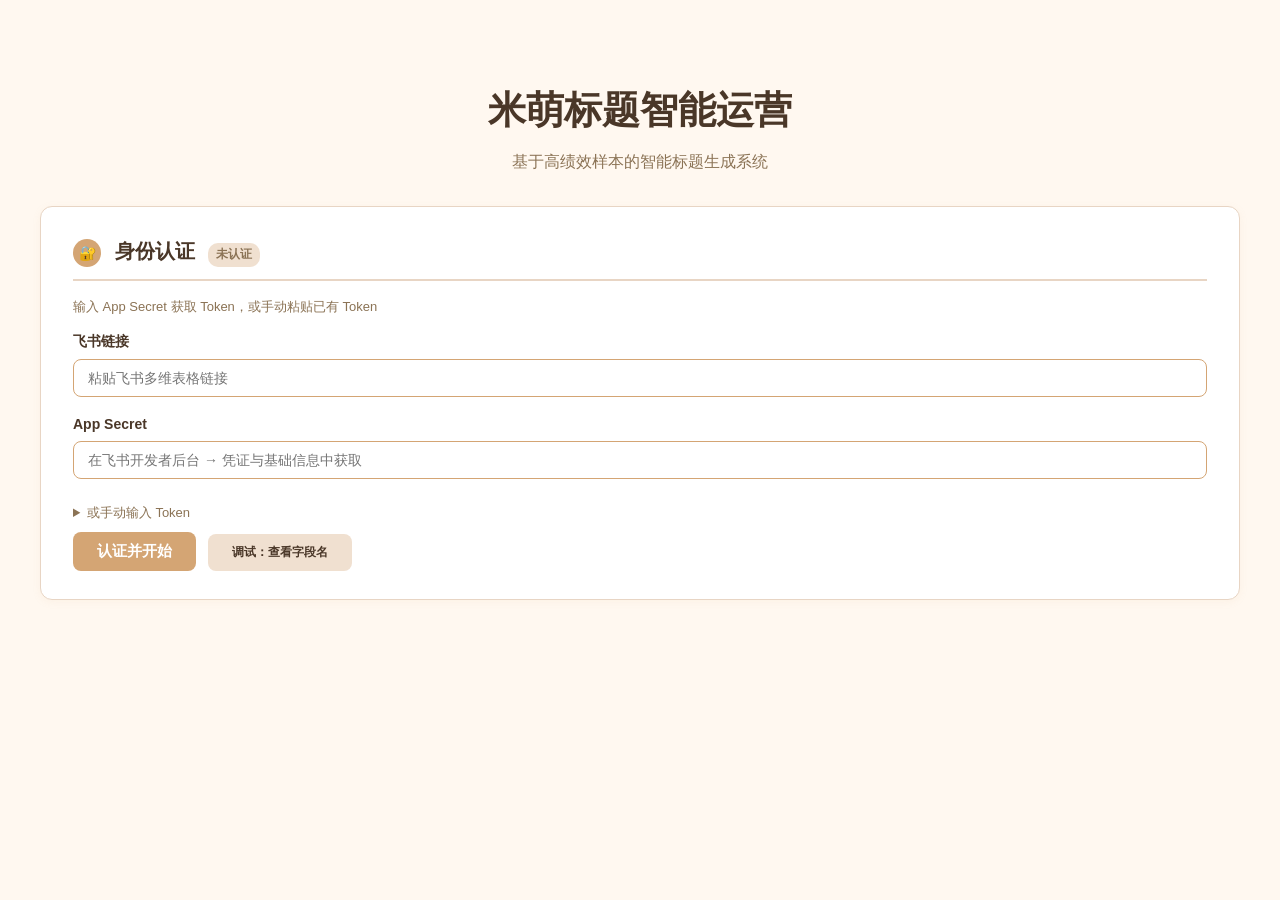
==== index.html @ a67d3442 "初始版本" ====
<!DOCTYPE html>
<html lang="zh-CN">
<head>
  <meta charset="UTF-8">
  <meta name="viewport" content="width=device-width, initial-scale=1.0">
  <title>米萌标题智能运营</title>
  <link rel="stylesheet" href="style.css">
</head>
<body>
  <div id="app">
    <header>
      <h1>米萌标题智能运营</h1>
      <p>基于高绩效样本的智能标题生成系统</p>
    </header>

    <!-- 认证状态 -->
    <section class="card" id="auth-panel">
      <h3><span class="step-badge">🔐</span> 身份认证 <span class="step-status" id="auth-status">未认证</span></h3>
      <p style="font-size:13px;color:#8B7355;margin-bottom:12px;">输入 App Secret 获取 Token，或手动粘贴已有 Token</p>
      <div class="input-row">
        <div class="input-group">
          <label>飞书链接</label>
          <div style="position:relative;">
            <input type="text" id="baseUrl" placeholder="粘贴飞书多维表格链接" />
            <div id="hist-dropdown"></div>
          </div>
        </div>
      </div>
      <div class="input-row">
        <div class="input-group">
          <label>App Secret</label>
          <input type="password" id="appSecret" placeholder="在飞书开发者后台 → 凭证与基础信息中获取" />
        </div>
      </div>
      <details style="margin:8px 0;"><summary style="cursor:pointer;font-size:13px;color:#8B7355;">或手动输入 Token</summary>
        <div class="input-group" style="margin-top:8px;">
          <label>Token</label>
          <input type="text" id="manualToken" placeholder="user_access_token 或 tenant_access_token" />
        </div>
      </details>
      <button class="btn btn-primary" id="btn-auth" onclick="handleAuth()">认证并开始</button>
      <button class="btn btn-secondary" onclick="handleDebugRecords()" style="margin-left:8px;font-size:12px;">调试：查看字段名</button>
      <pre id="debug-output" style="margin-top:8px;background:#f5f5f5;padding:8px;font-size:11px;max-height:300px;overflow:auto;display:none;border-radius:4px;"></pre>
    </section>

    <!-- 分析配置 -->
    <section class="card" id="config-panel" style="display:none;">
      <h3><span class="step-badge">⚙️</span> 分析配置</h3>
      <div class="date-range">
        <div class="input-group">
          <label>开始日期（可选）</label>
          <input type="text" id="date-start" placeholder="2026/05/01" />
        </div>
        <div class="input-group">
          <label>结束日期（可选）</label>
          <input type="text" id="date-end" placeholder="2026/05/15" />
        </div>
      </div>
      <div class="hint">留空则使用全部数据；填写后分析仅统计该日期范围内的记录</div>
      <div style="margin-top:16px;">
        <button class="btn btn-primary" id="btn-analyze" onclick="handleAnalyze()">开始分析</button>
      </div>
    </section>

    <!-- 分析结果 -->
    <section class="card" id="analysis-panel" style="display:none;">
      <h3><span class="step-badge">📊</span> 数据分析 <span class="step-status" id="step1-status"></span></h3>
      <div class="stat-grid" id="stat-grid"></div>
      <div class="chart-row">
        <div class="chart-box"><h4>🔥 热门词根 TOP10</h4><div id="word-cloud"></div></div>
        <div class="chart-box"><h4>📊 型号分布</h4><div id="model-chart"></div></div>
      </div>
      <div class="chart-row" style="margin-top:16px;">
        <div class="chart-box"><h4>🎯 标题属性分布</h4><div id="attribute-chart"></div></div>
        <div class="chart-box"><h4>🏗️ 标题结构分布</h4><div id="structure-chart"></div></div>
      </div>
      <div style="margin-top:16px;">
        <h4>🔍 行业热搜词 TOP10</h4>
        <div id="industry-keywords"></div>
      </div>
      <div style="margin-top:16px;">
        <h4>🏆 优秀绩效样本 TOP15</h4>
        <div id="top-samples-table"></div>
      </div>
    </section>

    <!-- 趋势分析 -->
    <section class="card" id="trend-panel" style="display:none;">
      <h3><span class="step-badge">📈</span> 趋势分析</h3>
      <div id="trend-summary"></div>
      <div id="trend-comparison"></div>
      <div id="trend-chart-area"></div>
      <div id="trend-models"></div>
      <div id="trend-findings"></div>
      <details style="margin-top:12px;"><summary style="cursor:pointer;font-size:13px;color:#8B7355;">查看原始 JSON</summary><pre id="trend-raw-json" style="font-size:12px;background:#FDF5EE;padding:12px;border-radius:8px;overflow-x:auto;max-height:300px;"></pre></details>
    </section>

    <!-- 生成标题 -->
    <section class="card" id="generate-panel" style="display:none;">
      <h3><span class="step-badge">✍️</span> 生成标题</h3>
      <div id="strategy-panel"></div>
      <button class="btn btn-primary" id="btn-generate" onclick="handleGenerate()">生成标题</button>
      <button class="btn btn-secondary" id="btn-regenerate" onclick="handleGenerate()" style="margin-left:8px;">重新生成</button>
    </section>

    <!-- 标题结果 -->
    <section class="card" id="result-panel" style="display:none;">
      <h3><span class="step-badge">✅</span> 生成结果</h3>
      <div id="titles-container"></div>
    </section>
  </div>

  <div class="loading-overlay" id="loading" style="display:none;">
    <div class="loading-spinner"><div class="spinner"></div><p id="loading-text">加载中...</p></div>
  </div>

  <script>
    // 从服务端加载配置（apiKey 不暴露到前端）
    window.APP_CONFIG = {};
    fetch('/api/config').then(r => r.json()).then(cfg => {
      window.APP_CONFIG = cfg;
    }).catch(e => console.warn('加载配置失败:', e));
  </script>
  <script src="lib/config.js"></script>
  <script src="lib/knowledge-base.js"></script>
  <script src="lib/analyzer.js"></script>
  <script src="lib/generator.js"></script>
  <script src="lib/trend.js"></script>
  <script src="lib/lark-api.js"></script>
  <script src="app.js"></script>
</body>
</html>
---- style.css ----
* { margin: 0; padding: 0; box-sizing: border-box; }
body { font-family: -apple-system, BlinkMacSystemFont, "Segoe UI", Roboto, "PingFang SC", "Microsoft YaHei", sans-serif; background: #FFF8F0; color: #4A3728; line-height: 1.6; }
#app { max-width: 100%; margin: 0 auto; padding: 32px 40px 60px; }
header { text-align: center; padding: 48px 0 32px; }
header h1 { font-size: 38px; font-weight: 700; color: #4A3728; }
header p { font-size: 16px; color: #8B7355; margin-top: 8px; }
.card { background: #FFFFFF; border-radius: 12px; padding: 28px 32px; margin-bottom: 24px; border: 1px solid #E8D5C4; box-shadow: 0 2px 8px rgba(212,165,116,0.08); }
.card h3 { font-size: 20px; color: #4A3728; margin-bottom: 16px; padding-bottom: 12px; border-bottom: 2px solid #E8D5C4; }
.step-badge { display: inline-block; background: #D4A574; color: #FFF; border-radius: 50%; width: 28px; height: 28px; text-align: center; line-height: 28px; font-size: 14px; font-weight: 700; margin-right: 8px; }
.step-status { display: inline-block; font-size: 12px; padding: 2px 8px; border-radius: 10px; background: #F0E0D0; color: #8B7355; margin-left: 8px; }
.step-status.done { background: #D4EDDA; color: #155724; }
.step-status.error { background: #F8D7DA; color: #721C24; }
.input-group { margin-bottom: 16px; }
.input-group label { display: block; font-size: 14px; font-weight: 600; color: #4A3728; margin-bottom: 6px; }
.input-group input, .input-group select, .input-group textarea { width: 100%; padding: 10px 14px; border: 1px solid #D4A574; border-radius: 8px; font-size: 14px; background: #FFF; color: #4A3728; outline: none; transition: border-color 0.2s; }
.input-group input:focus, .input-group select:focus { border-color: #B8864E; box-shadow: 0 0 0 2px rgba(212,165,116,0.2); }
.input-row { display: flex; gap: 16px; }
.input-row .input-group { flex: 1; }
.btn { display: inline-block; padding: 10px 24px; border: none; border-radius: 8px; font-size: 15px; font-weight: 600; cursor: pointer; transition: all 0.2s; }
.btn-primary { background: #D4A574; color: #FFF; }
.btn-primary:hover { background: #B8864E; }
.btn-primary:disabled { background: #D4A574; opacity: 0.5; cursor: not-allowed; }
.btn-secondary { background: #F0E0D0; color: #4A3728; }
.btn-secondary:hover { background: #E8D5C4; }
.btn-sm { padding: 6px 14px; font-size: 13px; }
.hint { font-size: 12px; color: #8B7355; margin-top: 4px; }
.date-range { display: flex; gap: 12px; margin-top: 12px; }
.date-range .input-group { flex: 1; }
.stat-grid { display: grid; grid-template-columns: repeat(auto-fill, minmax(140px, 1fr)); gap: 12px; margin-bottom: 20px; }
.stat-card { background: #FDF5EE; border-radius: 8px; padding: 14px; text-align: center; border: 1px solid #E8D5C4; }
.stat-card .num { font-size: 22px; font-weight: 700; color: #D4A574; }
.stat-card .label { font-size: 12px; color: #8B7355; margin-top: 4px; }
.chart-row { display: flex; gap: 24px; flex-wrap: wrap; }
.chart-box { flex: 1; min-width: 280px; }
.chart-box h4 { font-size: 15px; color: #4A3728; margin-bottom: 10px; }
.chart-item { display: flex; align-items: center; margin-bottom: 8px; }
.chart-item .label-text { width: 100px; font-size: 13px; color: #4A3728; text-align: right; padding-right: 10px; overflow: hidden; text-overflow: ellipsis; white-space: nowrap; }
.chart-item .bar { height: 22px; border-radius: 4px; font-size: 12px; color: #FFF; text-align: center; line-height: 22px; min-width: 20px; }
.chart-item .pct { font-size: 12px; color: #8B7355; margin-left: 6px; }
.model-card { background: #FDF5EE; border-radius: 8px; padding: 10px 14px; margin-bottom: 10px; border: 1px solid #E8D5C4; }
.model-card .chart-item { margin-bottom: 4px; }
.model-words, .model-sp { display: flex; flex-wrap: wrap; gap: 6px; margin-top: 6px; padding-left: 8px; }
.model-word-tag, .model-sp-tag { display: inline-block; font-size: 12px; padding: 2px 8px; border-radius: 12px; background: #FFF8F0; border: 1px solid #D4A574; color: #4A3728; }
.model-word-tag small, .model-sp-tag small { color: #8B7355; margin-left: 3px; font-size: 10px; }
.model-sp-tag { border-color: #A0C080; background: #F5FAF0; }
.sample-table { width: 100%; border-collapse: collapse; font-size: 13px; }
.sample-table th, .sample-table td { padding: 8px 10px; border-bottom: 1px solid #E8D5C4; text-align: left; }
.sample-table th { background: #FDF5EE; color: #4A3728; font-weight: 600; }
.sample-table td { color: #4A3728; }
.model-group { margin-bottom: 24px; }
.model-group h3 { font-size: 18px; color: #4A3728; margin-bottom: 12px; padding-bottom: 8px; border-bottom: 2px solid #D4A574; }
.title-grid { display: grid; grid-template-columns: repeat(auto-fill, minmax(300px, 1fr)); gap: 16px; }
.title-card { background: #FDF5EE; border-radius: 10px; padding: 16px; border: 1px solid #E8D5C4; transition: box-shadow 0.2s; }
.title-card:hover { box-shadow: 0 4px 12px rgba(212,165,116,0.15); }
.title-card .title-text { font-size: 15px; font-weight: 600; color: #4A3728; line-height: 1.5; margin-bottom: 8px; }
.title-card .word-count { font-size: 12px; color: #8B7355; background: #F0E0D0; padding: 2px 8px; border-radius: 10px; margin-left: 8px; }
.title-card .reasoning { font-size: 12px; color: #8B7355; line-height: 1.4; }
.strategy-panel { background: #FDF5EE; border-radius: 8px; padding: 16px; margin-bottom: 16px; border: 1px solid #E8D5C4; }
.strategy-panel strong { color: #D4A574; }
.trend-table { width: 100%; border-collapse: collapse; font-size: 14px; margin: 12px 0; }
.trend-table th, .trend-table td { padding: 8px 12px; border-bottom: 1px solid #E8D5C4; text-align: left; }
.trend-table th { background: #FDF5EE; color: #4A3728; }
.trend-table .up { color: #28a745; font-weight: 600; }
.trend-table .down { color: #dc3545; font-weight: 600; }
.trend-table .flat { color: #8B7355; }
.trend-subtitle { font-size: 16px; color: #4A3728; margin: 16px 0 8px; }
.trend-summary-badge { display: inline-block; background: #D4A574; color: #FFF; padding: 2px 10px; border-radius: 12px; font-size: 13px; margin-right: 8px; }
.trend-chart-title { font-size: 15px; font-weight: 600; color: #4A3728; margin-bottom: 12px; }
.trend-chart-grid { display: flex; gap: 4px; overflow-x: auto; padding-bottom: 8px; }
.trend-day { min-width: 70px; text-align: center; }
.trend-day-label { font-size: 11px; color: #8B7355; margin-bottom: 4px; }
.trend-bars { display: flex; flex-direction: column; gap: 2px; }
.trend-bar-row { display: flex; align-items: center; }
.trend-bar { height: 18px; border-radius: 3px; font-size: 10px; color: #FFF; text-align: center; line-height: 18px; min-width: 4px; }
.trend-bar.views { background: #D4A574; }
.trend-bar.detail { background: #A0C080; }
.trend-bar.gmv { background: #C97C7C; }
.trend-legend { display: flex; gap: 16px; margin-top: 8px; font-size: 12px; color: #8B7355; }
.legend-dot { display: inline-block; width: 10px; height: 10px; border-radius: 2px; margin-right: 4px; }
.legend-dot.views { background: #D4A574; }
.legend-dot.detail { background: #A0C080; }
.legend-dot.gmv { background: #C97C7C; }
.trend-findings { list-style: none; padding: 0; }
.trend-findings li { padding: 4px 0; font-size: 13px; color: #4A3728; }
.trend-findings li::before { content: '📌 '; }
.trend-summary-box { background: #FDF5EE; border-radius: 8px; padding: 12px 16px; margin: 12px 0; border: 1px solid #E8D5C4; }
.loading-overlay { position: fixed; top: 0; left: 0; right: 0; bottom: 0; background: rgba(255,248,240,0.9); display: flex; align-items: center; justify-content: center; z-index: 1000; }
.loading-spinner { text-align: center; }
.loading-spinner .spinner { width: 40px; height: 40px; border: 3px solid #E8D5C4; border-top-color: #D4A574; border-radius: 50%; animation: spin 0.8s linear infinite; margin: 0 auto 12px; }
@keyframes spin { to { transform: rotate(360deg); } }
.loading-spinner p { font-size: 14px; color: #8B7355; }
#hist-dropdown { position: absolute; background: #FFF; border: 1px solid #D4A574; border-radius: 8px; max-height: 200px; overflow-y: auto; z-index: 100; display: none; width: 100%; box-shadow: 0 4px 12px rgba(0,0,0,0.1); }
#hist-dropdown.show { display: block; }
#hist-dropdown .hist-item { padding: 8px 14px; cursor: pointer; font-size: 13px; color: #4A3728; }
#hist-dropdown .hist-item:hover { background: #FDF5EE; }
#hist-dropdown .hist-clear { padding: 6px 14px; font-size: 12px; color: #C97C7C; cursor: pointer; border-top: 1px solid #E8D5C4; }
.attr-bar { display: flex; align-items: center; margin-bottom: 8px; }
.attr-bar .attr-name { width: 80px; font-size: 13px; text-align: right; padding-right: 10px; color: #4A3728; }
.attr-bar .attr-bar-fill { height: 22px; border-radius: 4px; font-size: 12px; color: #FFF; text-align: center; line-height: 22px; min-width: 20px; }
.attr-bar .attr-stats { font-size: 11px; color: #8B7355; margin-left: 8px; }
.industry-kw-tag { display: inline-block; font-size: 12px; padding: 3px 10px; margin: 2px 4px; border-radius: 14px; background: #FDF5EE; border: 1px solid #D4A574; color: #4A3728; }
.industry-kw-tag small { color: #8B7355; margin-left: 4px; }
@media (max-width: 768px) {
  #app { padding: 16px; }
  header h1 { font-size: 24px; }
  .input-row { flex-direction: column; }
  .chart-row { flex-direction: column; }
  .title-grid { grid-template-columns: 1fr; }
  .stat-grid { grid-template-columns: repeat(2, 1fr); }
}
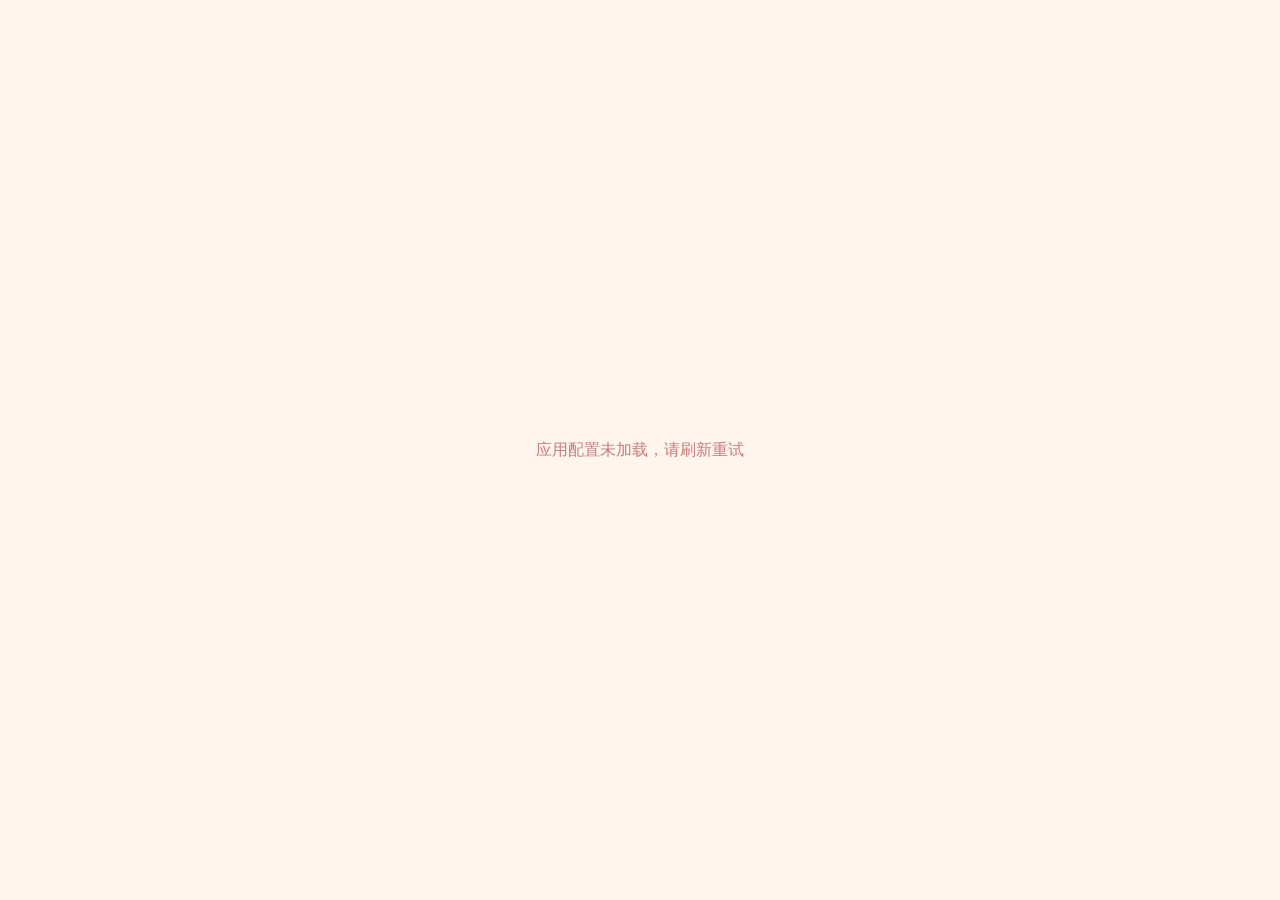
==== commit 3e6b48b5: "更新：飞书 OAuth 登录 + 服务端 Token 管理" ====
--- a/index.html
+++ b/index.html
@@ -120,6 +120,34 @@
     fetch('/api/config').then(r => r.json()).then(cfg => {
       window.APP_CONFIG = cfg;
     }).catch(e => console.warn('加载配置失败:', e));
+
+    // 飞书 OAuth 登录检查
+    (function checkAuth() {
+      const token = sessionStorage.getItem('auth_token');
+      const openId = sessionStorage.getItem('auth_openid');
+      if (!token || !openId) {
+        // 未登录 → 跳飞书授权
+        location.href = '/auth.html';
+        return;
+      }
+      // 验证 session 有效 + 检查审批状态
+      fetch('/api/auth/status?openId=' + encodeURIComponent(openId))
+        .then(r => r.json())
+        .then(d => {
+          if (!d.approved) {
+            location.href = '/denied.html';
+            return;
+          }
+          // 已通过 → 标记已认证，跳过手动输入
+          window._oauthAuthed = true;
+          document.getElementById('auth-status').className = 'step-status done';
+          document.getElementById('auth-status').textContent = '已认证（飞书登录）';
+          document.getElementById('config-panel').style.display = 'block';
+        })
+        .catch(() => {
+          location.href = '/auth.html';
+        });
+    })();
   </script>
   <script src="lib/config.js"></script>
   <script src="lib/knowledge-base.js"></script>
